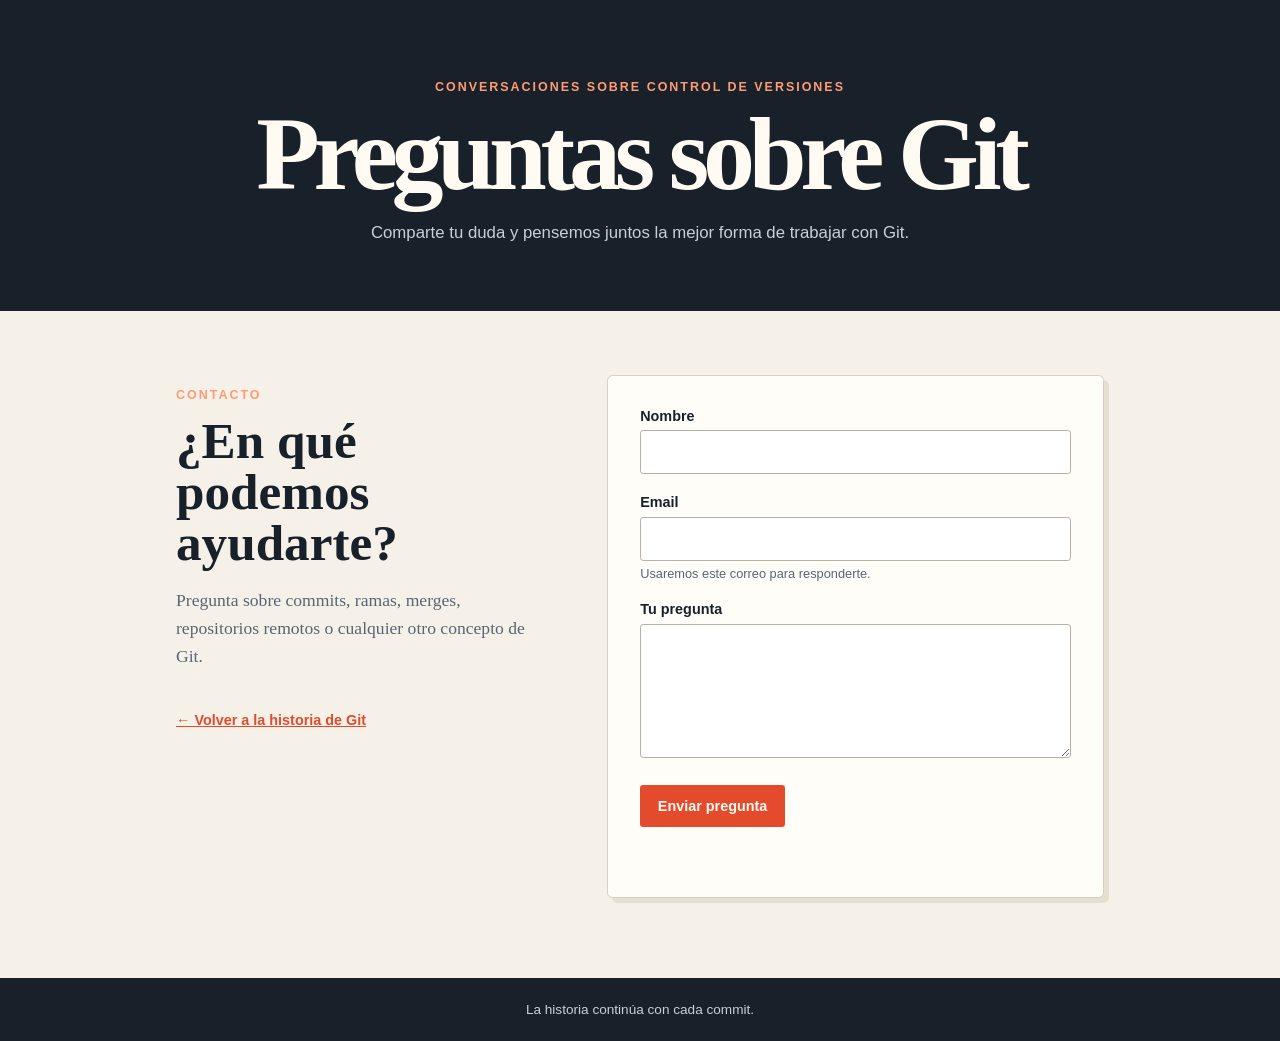
==== contacto.html @ 071829c5 "pagina de contacto" ====
<!DOCTYPE html>
<html lang="es">
<head>
    <meta charset="UTF-8">
    <meta name="viewport" content="width=device-width, initial-scale=1.0">
    <meta name="description" content="Envía tus preguntas sobre Git.">
    <title>Preguntas sobre Git</title>
    <link rel="stylesheet" href="styles.css">
</head>
<body>
    <header>
        <p class="eyebrow">Conversaciones sobre control de versiones</p>
        <h1>Preguntas sobre Git</h1>
        <p>Comparte tu duda y pensemos juntos la mejor forma de trabajar con Git.</p>
    </header>

    <main>
        <section class="contact-layout" aria-labelledby="contact-title">
            <div class="contact-copy">
                <p class="eyebrow">Contacto</p>
                <h2 id="contact-title">¿En qué podemos ayudarte?</h2>
                <p>Pregunta sobre commits, ramas, merges, repositorios remotos o cualquier otro concepto de Git.</p>
                <a class="back-link" href="index.html">&larr; Volver a la historia de Git</a>
            </div>

            <form class="contact-form" action="#" method="post">
                <div class="form-field">
                    <label for="nombre">Nombre</label>
                    <input type="text" id="nombre" name="nombre" autocomplete="name" required>
                </div>

                <div class="form-field">
                    <label for="email">Email</label>
                    <input type="email" id="email" name="email" autocomplete="email" required aria-describedby="email-help email-status">
                    <small id="email-help">Usaremos este correo para responderte.</small>
                    <small id="email-status" class="field-status" aria-live="polite"></small>
                </div>

                <div class="form-field">
                    <label for="pregunta">Tu pregunta</label>
                    <textarea id="pregunta" name="pregunta" rows="6" required></textarea>
                </div>

                <button type="submit">Enviar pregunta</button>
                <p id="form-status" class="form-status" role="status" aria-live="polite"></p>
            </form>
        </section>
    </main>

    <footer>La historia continúa con cada commit.</footer>

    <script src="contacto.js" defer></script>
</body>
</html>
---- styles.css ----
:root {
    --ink: #18202a;
    --muted: #596574;
    --paper: #f5f1e8;
    --card: #fffdf8;
    --accent: #e44b2d;
    --line: #d8cfc2;
}

* { box-sizing: border-box; }

body {
    margin: 0;
    color: var(--ink);
    background: var(--paper);
    font-family: Georgia, 'Times New Roman', serif;
    line-height: 1.6;
}

header {
    padding: 5rem 1.5rem 4rem;
    color: #fffaf2;
    background: var(--ink);
    text-align: center;
}

header p {
    margin: 0 auto;
    max-width: 40rem;
    color: #c7d0d8;
    font: 1.05rem/1.6 'Helvetica Neue', Arial, sans-serif;
}

.eyebrow {
    color: #ff9b75;
    font: 700 .78rem/1.2 'Helvetica Neue', Arial, sans-serif;
    letter-spacing: .16em;
    text-transform: uppercase;
}

h1 {
    margin: .65rem 0 1rem;
    font-size: clamp(3rem, 9vw, 6.5rem);
    line-height: .95;
    letter-spacing: -.06em;
}

main {
    width: min(100% - 3rem, 58rem);
    margin: 0 auto;
    padding: 4rem 0 5rem;
}

.intro {
    margin: 0 0 3.5rem;
    max-width: 44rem;
    font-size: clamp(1.25rem, 2.5vw, 1.65rem);
}

.timeline {
    position: relative;
    display: grid;
    gap: 1.5rem;
}

.timeline::before {
    position: absolute;
    top: 1rem;
    bottom: 1rem;
    left: .65rem;
    width: 2px;
    background: var(--line);
    content: '';
}

article {
    position: relative;
    display: grid;
    grid-template-columns: 7rem 1fr;
    gap: 1.5rem;
    align-items: start;
}

.year {
    position: relative;
    z-index: 1;
    color: var(--accent);
    background: var(--paper);
    font: 700 1.1rem/1.3 'Helvetica Neue', Arial, sans-serif;
}

.story {
    padding: 1.5rem 1.7rem;
    border: 1px solid var(--line);
    border-radius: .35rem;
    background: var(--card);
    box-shadow: 5px 5px 0 #e7ded2;
}

h2 {
    margin: 0 0 .45rem;
    font-size: 1.45rem;
    line-height: 1.15;
}

.story p { margin: 0; color: var(--muted); }

footer {
    padding: 1.5rem;
    color: #c7d0d8;
    background: var(--ink);
    text-align: center;
    font: .85rem 'Helvetica Neue', Arial, sans-serif;
}

.contact-layout {
    display: grid;
    grid-template-columns: minmax(0, .85fr) minmax(18rem, 1.15fr);
    gap: 4rem;
    align-items: start;
}

.contact-copy h2 {
    margin: .5rem 0 1rem;
    font-size: clamp(2rem, 4vw, 3.2rem);
    line-height: 1;
}

.contact-copy > p:not(.eyebrow) {
    color: var(--muted);
    font-size: 1.1rem;
}

.back-link {
    display: inline-block;
    margin-top: 1.5rem;
    color: var(--accent);
    font: 700 .9rem 'Helvetica Neue', Arial, sans-serif;
}

.contact-form {
    padding: 2rem;
    border: 1px solid var(--line);
    border-radius: .35rem;
    background: var(--card);
    box-shadow: 5px 5px 0 #e7ded2;
}

.form-field { margin-bottom: 1.25rem; }

.form-field label {
    display: block;
    margin-bottom: .4rem;
    font: 700 .9rem 'Helvetica Neue', Arial, sans-serif;
}

.form-field input,
.form-field textarea {
    width: 100%;
    padding: .75rem .8rem;
    border: 1px solid #b9afa2;
    border-radius: .2rem;
    color: var(--ink);
    background: #fff;
    font: 1rem Georgia, 'Times New Roman', serif;
}

.form-field input:focus,
.form-field textarea:focus {
    outline: 2px solid var(--accent);
    outline-offset: 2px;
}

.form-field input:user-invalid { border-color: var(--accent); }

.form-field small {
    display: block;
    margin-top: .35rem;
    color: var(--muted);
    font: .8rem 'Helvetica Neue', Arial, sans-serif;
}

.field-status.is-invalid { color: var(--accent); }
.field-status.is-valid { color: #28704d; }

button {
    padding: .8rem 1.1rem;
    border: 0;
    border-radius: .2rem;
    color: #fffaf2;
    background: var(--accent);
    cursor: pointer;
    font: 700 .9rem 'Helvetica Neue', Arial, sans-serif;
}

button:hover { background: #c83d25; }

.form-status {
    min-height: 1.4rem;
    margin: 1rem 0 0;
    color: var(--muted);
    font: .85rem 'Helvetica Neue', Arial, sans-serif;
}

@media (max-width: 620px) {
    main { width: min(100% - 2rem, 58rem); padding-top: 3rem; }
    article { grid-template-columns: 4.5rem 1fr; gap: 1rem; }
    .story { padding: 1.2rem; }
    .contact-layout { grid-template-columns: 1fr; gap: 2.5rem; }
    .contact-form { padding: 1.2rem; }
}
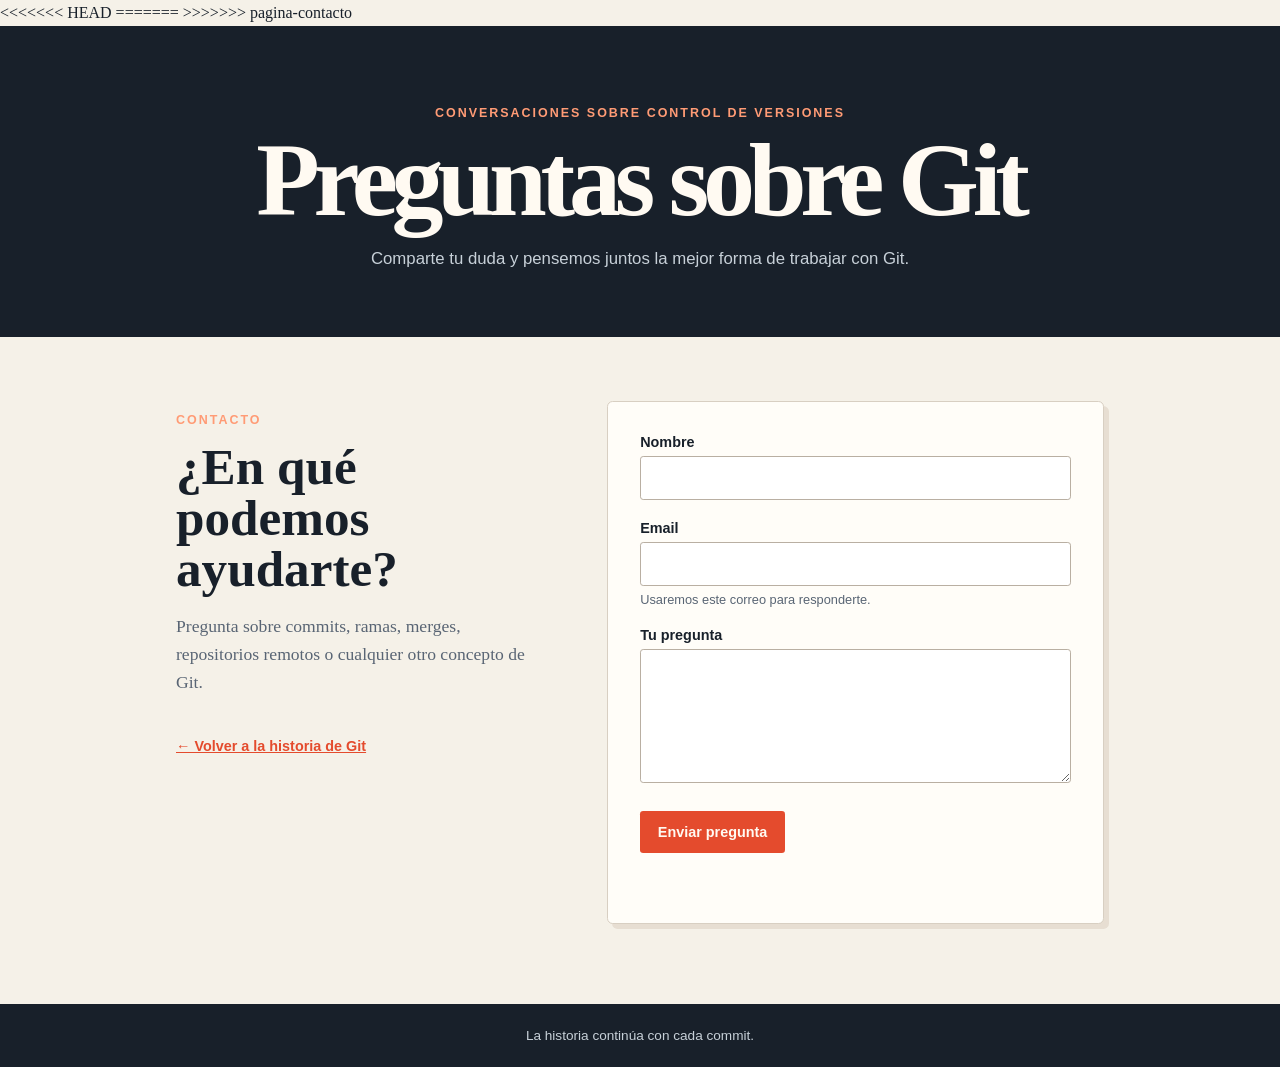
==== commit b45eefde: "resolvi problema de titulo en contacto" ====
--- a/contacto.html
+++ b/contacto.html
@@ -4,7 +4,11 @@
     <meta charset="UTF-8">
     <meta name="viewport" content="width=device-width, initial-scale=1.0">
     <meta name="description" content="Envía tus preguntas sobre Git.">
-    <title>Preguntas sobre Git</title>
+<<<<<<< HEAD
+    <title>Otro titulo</title>
+=======
+    <title>Aca estaba el titulo viejo</title>
+>>>>>>> pagina-contacto
     <link rel="stylesheet" href="styles.css">
 </head>
 <body>
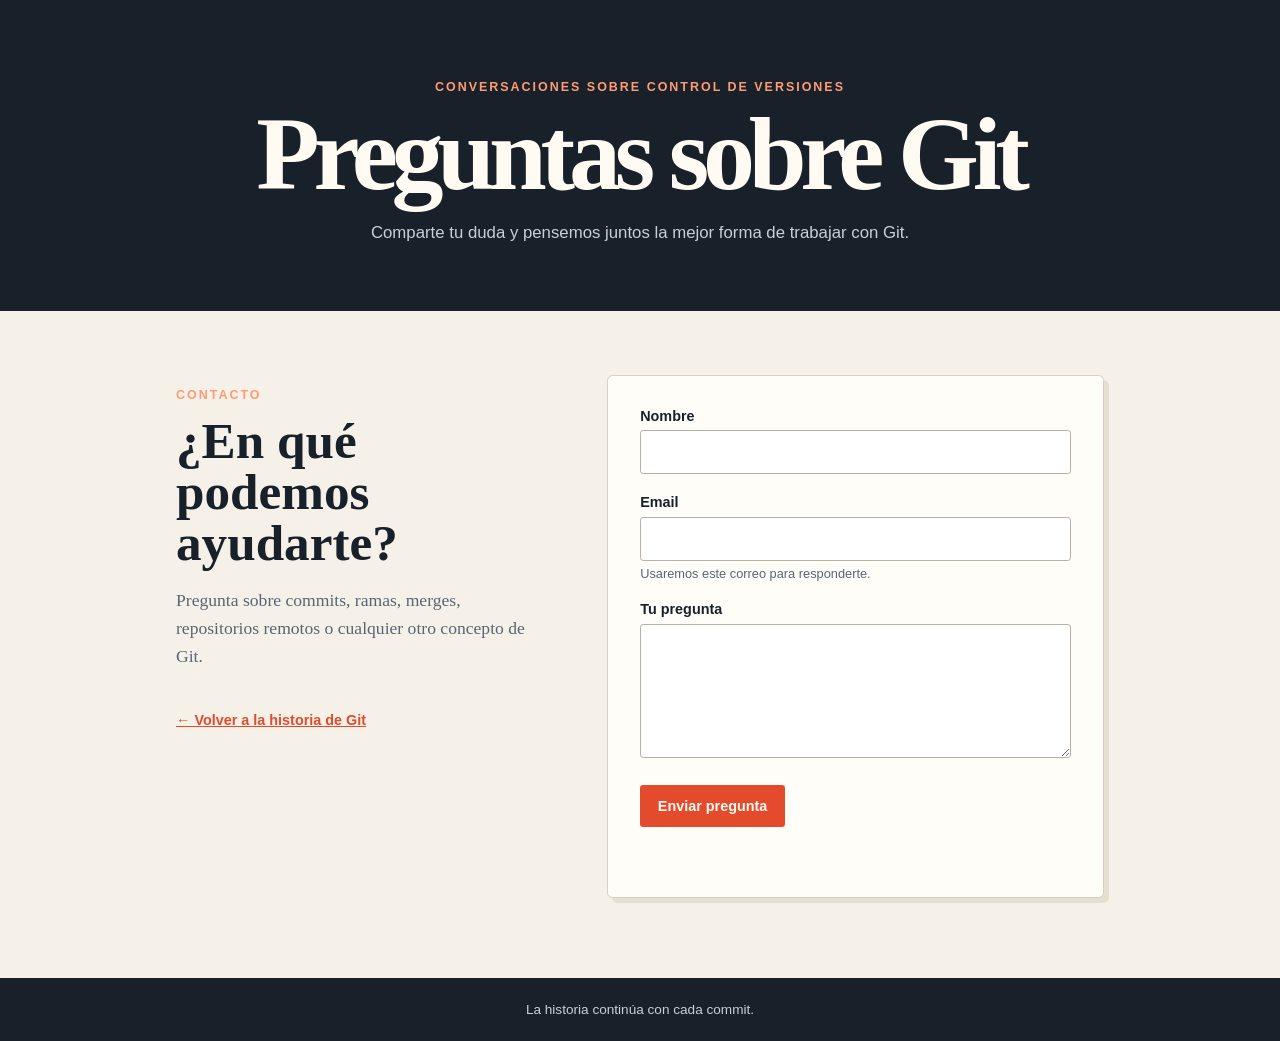
==== commit b0df4f3d: "publicar en github" ====
--- a/contacto.html
+++ b/contacto.html
@@ -4,11 +4,7 @@
     <meta charset="UTF-8">
     <meta name="viewport" content="width=device-width, initial-scale=1.0">
     <meta name="description" content="Envía tus preguntas sobre Git.">
-<<<<<<< HEAD
-    <title>Otro titulo</title>
-=======
     <title>Aca estaba el titulo viejo</title>
->>>>>>> pagina-contacto
     <link rel="stylesheet" href="styles.css">
 </head>
 <body>
